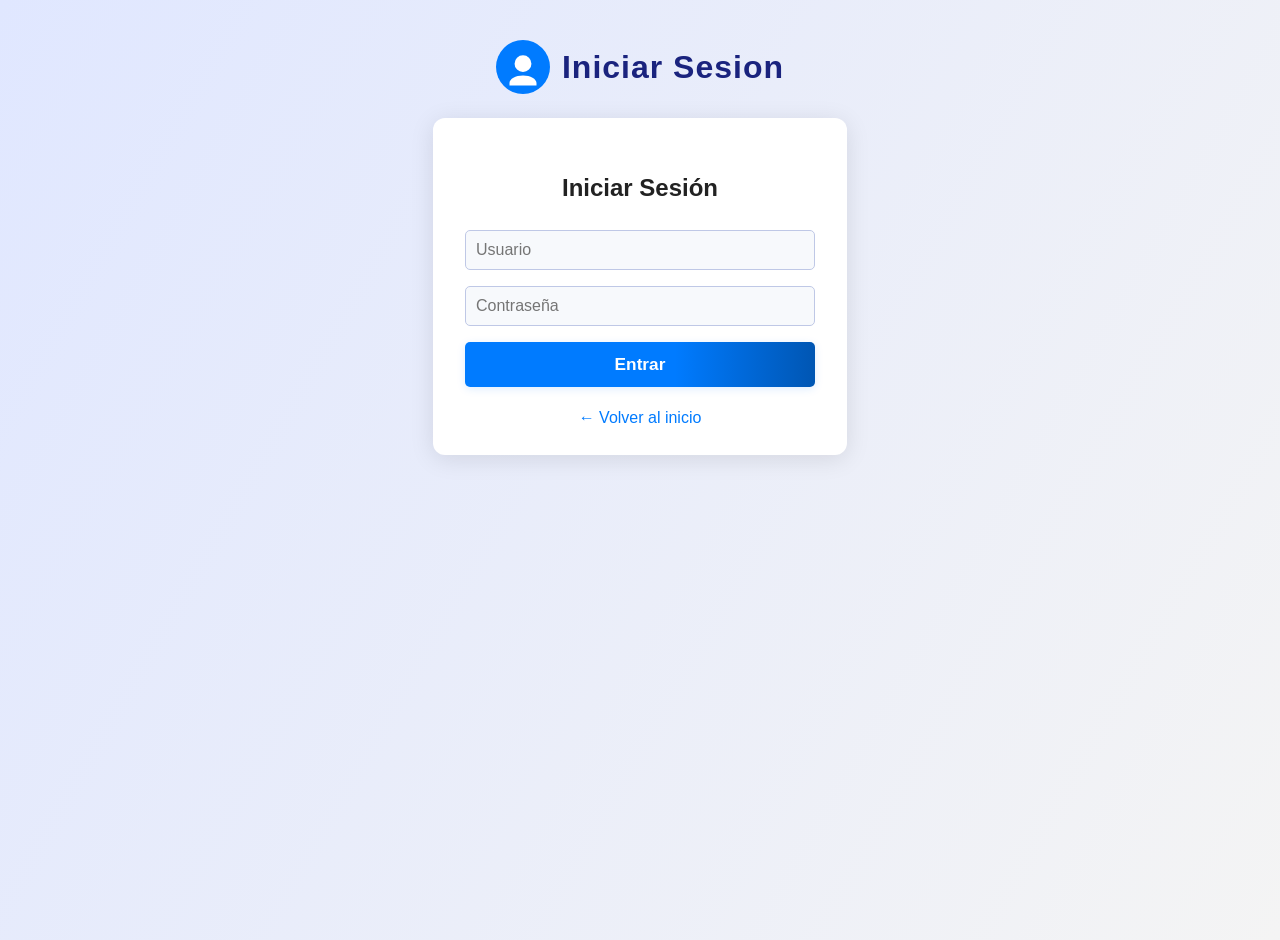
==== src/iniciodesession.html @ ddea337f "tercer avance codigo claro, base de datos, subir video, login y logout, con un /register oculto para" ====
<!DOCTYPE html>
<html lang="es">
<head>
    <meta charset="UTF-8">
    <title>Iniciar Sesión</title>
    <style>
        body {
            font-family: 'Segoe UI', Arial, sans-serif;
            background: linear-gradient(120deg, #e0e7ff 0%, #f4f4f4 100%);
            margin: 0;
            min-height: 100vh;
        }
        .logo {
            display: flex;
            align-items: center;
            justify-content: center;
            margin: 40px 0 24px 0;
        }
        .logo-img {
            width: 54px;
            height: 54px;
            margin-right: 12px;
        }
        .logo-text {
            font-size: 2em;
            font-weight: bold;
            color: #1a237e;
            letter-spacing: 1px;
        }
        .login-container {
            max-width: 350px;
            margin: 0 auto;
            background: #fff;
            border-radius: 12px;
            box-shadow: 0 4px 24px rgba(0,0,0,0.10);
            padding: 36px 32px 28px 32px;
        }
        h2 {
            text-align: center;
            color: #222;
            margin-bottom: 28px;
        }
        form {
            display: flex;
            flex-direction: column;
            gap: 16px;
        }
        input[type="text"], input[type="password"] {
            padding: 10px;
            border: 1px solid #bfc8e6;
            border-radius: 5px;
            font-size: 1em;
            background: #f7f9fc;
            transition: border 0.2s;
        }
        input:focus {
            border: 1.5px solid #007bff;
            outline: none;
        }
        button {
            padding: 12px;
            background: linear-gradient(90deg, #007bff 60%, #0056b3 100%);
            color: #fff;
            border: none;
            border-radius: 5px;
            font-size: 1.08em;
            font-weight: bold;
            cursor: pointer;
            box-shadow: 0 2px 8px #007bff22;
            transition: background 0.2s, box-shadow 0.2s;
        }
        button:hover {
            background: linear-gradient(90deg, #0056b3 60%, #007bff 100%);
            box-shadow: 0 4px 16px #007bff33;
        }
        .back-link {
            display: block;
            margin: 22px auto 0 auto;
            text-align: center;
            color: #007bff;
            text-decoration: none;
            font-size: 1em;
            font-weight: 500;
            transition: color 0.2s;
        }
        .back-link:hover {
            color: #0056b3;
            text-decoration: underline;
        }
    </style>
</head>
<body>
    <div class="logo">
        <!-- Puedes cambiar el SVG por tu propio logo o imagen -->
        <svg class="logo-img" viewBox="0 0 64 64" fill="none">
            <circle cx="32" cy="32" r="32" fill="#007bff"/>
            <path d="M32 18a10 10 0 100 20 10 10 0 000-20zm0 24c-8.84 0-16 4.03-16 9v3h32v-3c0-4.97-7.16-9-16-9z" fill="#fff"/>
        </svg>
        <span class="logo-text">Iniciar Sesion</span>
    </div>
    <div class="login-container">
        <h2>Iniciar Sesión</h2>
        <form method="POST" action="/sign-in">
            <input type="text" name="usuario" placeholder="Usuario" required>
            <input type="password" name="password" placeholder="Contraseña" required>
            <button type="submit">Entrar</button>
        </form>
        <a class="back-link" href="/galeriaVideos">← Volver al inicio</a>
    </div>
</body>
</html>
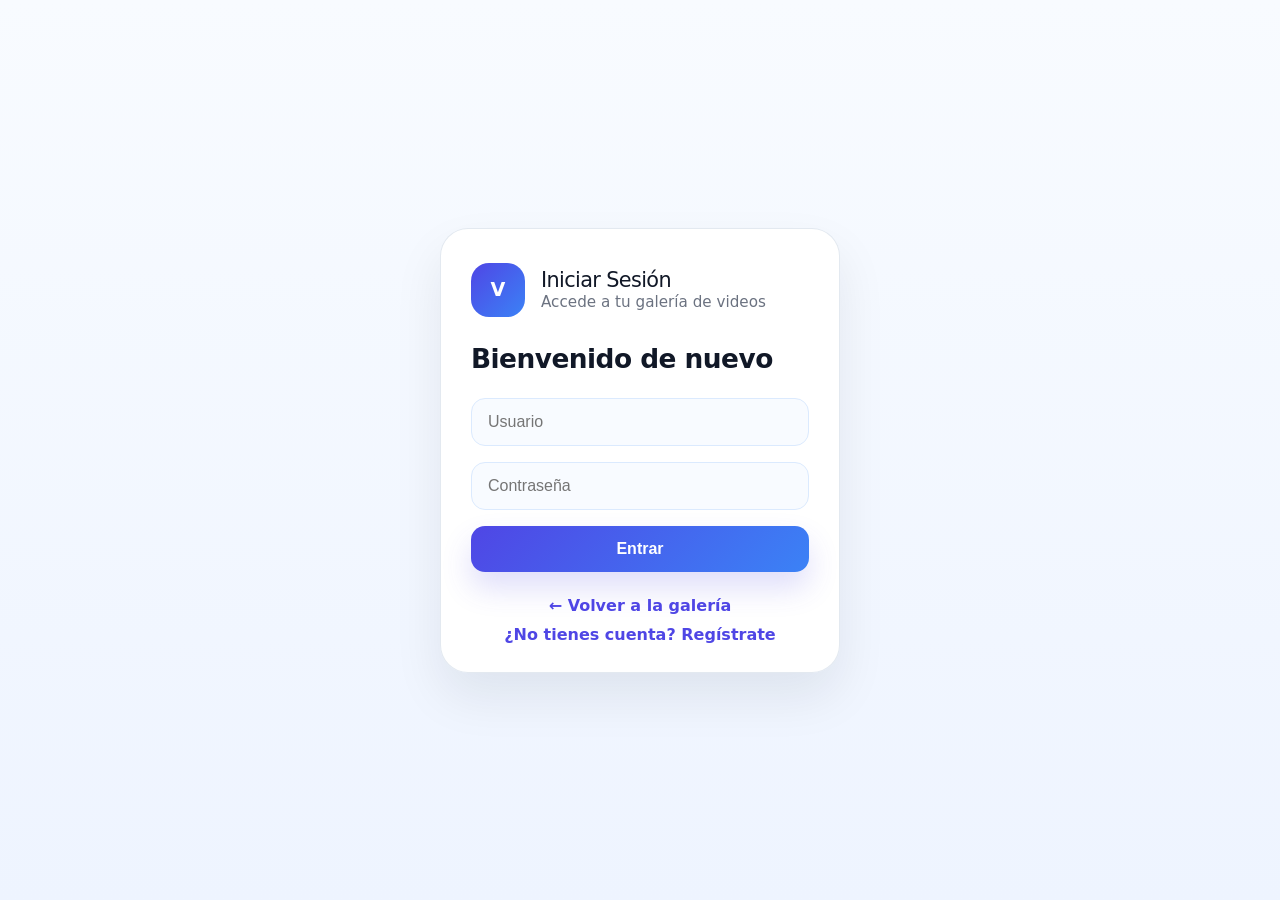
==== commit fb45d68c: "New New implementation. New frontend Routes actualized Encriptation password" ====
--- a/src/iniciodesession.html
+++ b/src/iniciodesession.html
@@ -1,111 +1,160 @@
-<!DOCTYPE html>
+﻿<!DOCTYPE html>
 <html lang="es">
 <head>
     <meta charset="UTF-8">
     <title>Iniciar Sesión</title>
+    <meta name="viewport" content="width=device-width, initial-scale=1">
     <style>
+        :root {
+            --bg: #eef4ff;
+            --surface: #ffffff;
+            --accent: #4f46e5;
+            --accent-soft: #eef2ff;
+            --text: #111827;
+            --muted: #6b7280;
+            --border: #dbeafe;
+        }
+
+        * {
+            box-sizing: border-box;
+        }
+
         body {
-            font-family: 'Segoe UI', Arial, sans-serif;
-            background: linear-gradient(120deg, #e0e7ff 0%, #f4f4f4 100%);
             margin: 0;
             min-height: 100vh;
+            font-family: 'Inter', system-ui, sans-serif;
+            background: linear-gradient(180deg, #f8fbff 0%, #eef4ff 100%);
+            color: var(--text);
+            display: grid;
+            place-items: center;
+            padding: 24px;
         }
-        .logo {
+
+        .auth-card {
+            width: min(100%, 400px);
+            background: rgba(255, 255, 255, 0.96);
+            border: 1px solid rgba(226, 232, 240, 0.95);
+            border-radius: 28px;
+            padding: 34px 30px 28px;
+            box-shadow: 0 24px 50px rgba(15, 23, 42, 0.08);
+        }
+
+        .brand {
             display: flex;
             align-items: center;
-            justify-content: center;
-            margin: 40px 0 24px 0;
+            gap: 16px;
+            margin-bottom: 26px;
         }
-        .logo-img {
+
+        .brand-mark {
             width: 54px;
             height: 54px;
-            margin-right: 12px;
+            border-radius: 18px;
+            display: grid;
+            place-items: center;
+            background: linear-gradient(135deg, var(--accent), #3b82f6);
+            color: white;
+            font-weight: 800;
+            font-size: 1.2rem;
         }
-        .logo-text {
-            font-size: 2em;
-            font-weight: bold;
-            color: #1a237e;
-            letter-spacing: 1px;
+
+        .brand-title {
+            margin: 0;
+            font-size: 1.3rem;
+            letter-spacing: -0.03em;
         }
-        .login-container {
-            max-width: 350px;
-            margin: 0 auto;
-            background: #fff;
-            border-radius: 12px;
-            box-shadow: 0 4px 24px rgba(0,0,0,0.10);
-            padding: 36px 32px 28px 32px;
+
+        .brand-subtitle {
+            margin: 4px 0 0;
+            color: var(--muted);
+            font-size: 0.95rem;
         }
+
         h2 {
-            text-align: center;
-            color: #222;
-            margin-bottom: 28px;
+            margin: 0 0 24px;
+            font-size: 1.65rem;
+            letter-spacing: -0.02em;
         }
+
         form {
-            display: flex;
-            flex-direction: column;
+            display: grid;
             gap: 16px;
         }
-        input[type="text"], input[type="password"] {
-            padding: 10px;
-            border: 1px solid #bfc8e6;
-            border-radius: 5px;
-            font-size: 1em;
-            background: #f7f9fc;
-            transition: border 0.2s;
+
+        input {
+            width: 100%;
+            padding: 14px 16px;
+            border: 1px solid var(--border);
+            border-radius: 14px;
+            background: #f8fbff;
+            color: var(--text);
+            font-size: 1rem;
+            transition: border-color 150ms ease, box-shadow 150ms ease;
         }
+
         input:focus {
-            border: 1.5px solid #007bff;
             outline: none;
+            border-color: var(--accent);
+            box-shadow: 0 0 0 4px rgba(79, 70, 229, 0.12);
         }
+
         button {
-            padding: 12px;
-            background: linear-gradient(90deg, #007bff 60%, #0056b3 100%);
-            color: #fff;
+            width: 100%;
+            padding: 14px 18px;
             border: none;
-            border-radius: 5px;
-            font-size: 1.08em;
-            font-weight: bold;
+            border-radius: 14px;
+            background: linear-gradient(135deg, var(--accent), #3b82f6);
+            color: white;
+            font-size: 1rem;
+            font-weight: 700;
             cursor: pointer;
-            box-shadow: 0 2px 8px #007bff22;
-            transition: background 0.2s, box-shadow 0.2s;
+            box-shadow: 0 16px 30px rgba(79, 70, 229, 0.18);
+            transition: transform 150ms ease, box-shadow 150ms ease;
         }
+
         button:hover {
-            background: linear-gradient(90deg, #0056b3 60%, #007bff 100%);
-            box-shadow: 0 4px 16px #007bff33;
+            transform: translateY(-1px);
         }
-        .back-link {
-            display: block;
-            margin: 22px auto 0 auto;
+
+        .link-group {
+            display: grid;
+            gap: 10px;
+            margin-top: 24px;
+        }
+
+        .nav-link {
+            color: var(--accent);
+            text-decoration: none;
             text-align: center;
-            color: #007bff;
-            text-decoration: none;
-            font-size: 1em;
-            font-weight: 500;
-            transition: color 0.2s;
+            font-weight: 600;
         }
-        .back-link:hover {
-            color: #0056b3;
-            text-decoration: underline;
+
+        .nav-link:hover {
+            color: #1d4ed8;
         }
     </style>
 </head>
 <body>
-    <div class="logo">
-        <!-- Puedes cambiar el SVG por tu propio logo o imagen -->
-        <svg class="logo-img" viewBox="0 0 64 64" fill="none">
-            <circle cx="32" cy="32" r="32" fill="#007bff"/>
-            <path d="M32 18a10 10 0 100 20 10 10 0 000-20zm0 24c-8.84 0-16 4.03-16 9v3h32v-3c0-4.97-7.16-9-16-9z" fill="#fff"/>
-        </svg>
-        <span class="logo-text">Iniciar Sesion</span>
-    </div>
-    <div class="login-container">
-        <h2>Iniciar Sesión</h2>
+    <div class="auth-card">
+        <div class="brand">
+            <div class="brand-mark">V</div>
+            <div>
+                <p class="brand-title">Iniciar Sesión</p>
+                <span class="brand-subtitle">Accede a tu galería de videos</span>
+            </div>
+        </div>
+
+        <h2>Bienvenido de nuevo</h2>
         <form method="POST" action="/sign-in">
             <input type="text" name="usuario" placeholder="Usuario" required>
             <input type="password" name="password" placeholder="Contraseña" required>
             <button type="submit">Entrar</button>
         </form>
-        <a class="back-link" href="/galeriaVideos">← Volver al inicio</a>
+
+        <div class="link-group">
+            <a class="nav-link" href="/galeriaVideos">← Volver a la galería</a>
+            <a class="nav-link" href="/register">¿No tienes cuenta? Regístrate</a>
+        </div>
     </div>
 </body>
-</html>+</html>
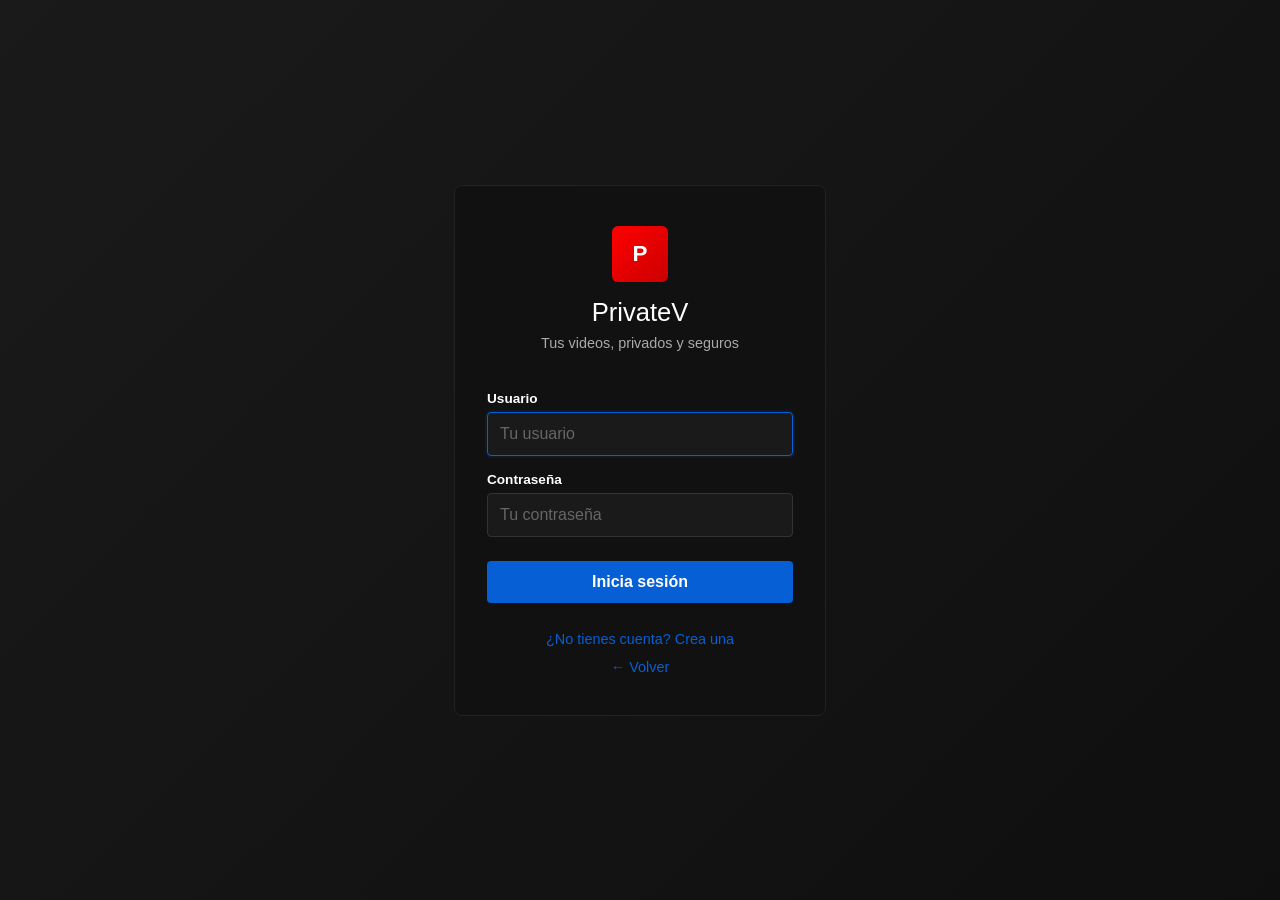
==== commit 3e9a112a: "beta final todo funcional y general" ====
--- a/src/iniciodesession.html
+++ b/src/iniciodesession.html
@@ -1,160 +1,186 @@
-﻿<!DOCTYPE html>
+<!DOCTYPE html>
 <html lang="es">
 <head>
     <meta charset="UTF-8">
-    <title>Iniciar Sesión</title>
+    <title>Iniciar sesión - PrivateV</title>
     <meta name="viewport" content="width=device-width, initial-scale=1">
     <style>
-        :root {
-            --bg: #eef4ff;
-            --surface: #ffffff;
-            --accent: #4f46e5;
-            --accent-soft: #eef2ff;
-            --text: #111827;
-            --muted: #6b7280;
-            --border: #dbeafe;
-        }
-
         * {
             box-sizing: border-box;
         }
 
         body {
             margin: 0;
+            padding: 0;
+            font-family: -apple-system, BlinkMacSystemFont, 'Segoe UI', Roboto, 'Helvetica Neue', Arial, sans-serif;
+            background: linear-gradient(135deg, #1a1a1a 0%, #0f0f0f 100%);
+            color: #fff;
+            display: flex;
+            align-items: center;
+            justify-content: center;
             min-height: 100vh;
-            font-family: 'Inter', system-ui, sans-serif;
-            background: linear-gradient(180deg, #f8fbff 0%, #eef4ff 100%);
-            color: var(--text);
-            display: grid;
-            place-items: center;
+        }
+
+        .auth-container {
+            width: 100%;
+            max-width: 420px;
             padding: 24px;
         }
 
         .auth-card {
-            width: min(100%, 400px);
-            background: rgba(255, 255, 255, 0.96);
-            border: 1px solid rgba(226, 232, 240, 0.95);
-            border-radius: 28px;
-            padding: 34px 30px 28px;
-            box-shadow: 0 24px 50px rgba(15, 23, 42, 0.08);
+            background: #111;
+            border: 1px solid #222;
+            border-radius: 8px;
+            padding: 40px 32px;
         }
 
-        .brand {
-            display: flex;
-            align-items: center;
-            gap: 16px;
-            margin-bottom: 26px;
+        .brand-section {
+            text-align: center;
+            margin-bottom: 40px;
         }
 
-        .brand-mark {
-            width: 54px;
-            height: 54px;
-            border-radius: 18px;
+        .logo-icon {
+            width: 56px;
+            height: 56px;
+            background: linear-gradient(135deg, #ff0000, #cc0000);
+            border-radius: 6px;
             display: grid;
             place-items: center;
-            background: linear-gradient(135deg, var(--accent), #3b82f6);
-            color: white;
             font-weight: 800;
-            font-size: 1.2rem;
+            font-size: 1.4rem;
+            margin: 0 auto 16px;
         }
 
-        .brand-title {
-            margin: 0;
-            font-size: 1.3rem;
-            letter-spacing: -0.03em;
+        .brand-section h1 {
+            margin: 0 0 8px 0;
+            font-size: 1.6rem;
+            font-weight: 500;
         }
 
-        .brand-subtitle {
-            margin: 4px 0 0;
-            color: var(--muted);
-            font-size: 0.95rem;
+        .brand-section p {
+            margin: 0;
+            color: #aaa;
+            font-size: 0.9rem;
         }
 
-        h2 {
-            margin: 0 0 24px;
-            font-size: 1.65rem;
-            letter-spacing: -0.02em;
+        .auth-form {
+            display: flex;
+            flex-direction: column;
+            gap: 16px;
+            margin-top: 32px;
         }
 
-        form {
-            display: grid;
-            gap: 16px;
+        .form-group {
+            display: flex;
+            flex-direction: column;
+            gap: 6px;
         }
 
-        input {
-            width: 100%;
-            padding: 14px 16px;
-            border: 1px solid var(--border);
-            border-radius: 14px;
-            background: #f8fbff;
-            color: var(--text);
-            font-size: 1rem;
-            transition: border-color 150ms ease, box-shadow 150ms ease;
+        .form-group label {
+            font-size: 0.85rem;
+            font-weight: 600;
+            color: #fff;
         }
 
-        input:focus {
-            outline: none;
-            border-color: var(--accent);
-            box-shadow: 0 0 0 4px rgba(79, 70, 229, 0.12);
+        .form-group input {
+            padding: 12px;
+            background: #1a1a1a;
+            border: 1px solid #333;
+            border-radius: 4px;
+            color: #fff;
+            font-size: 1rem;
+            transition: all 200ms ease;
         }
 
-        button {
-            width: 100%;
-            padding: 14px 18px;
-            border: none;
-            border-radius: 14px;
-            background: linear-gradient(135deg, var(--accent), #3b82f6);
-            color: white;
-            font-size: 1rem;
-            font-weight: 700;
-            cursor: pointer;
-            box-shadow: 0 16px 30px rgba(79, 70, 229, 0.18);
-            transition: transform 150ms ease, box-shadow 150ms ease;
+        .form-group input:focus {
+            outline: none;
+            border-color: #065fd4;
+            background: #1a1a1a;
+            box-shadow: 0 0 0 2px rgba(6, 95, 212, 0.1);
         }
 
-        button:hover {
-            transform: translateY(-1px);
+        .form-group input::placeholder {
+            color: #666;
         }
 
-        .link-group {
-            display: grid;
-            gap: 10px;
-            margin-top: 24px;
+        .submit-btn {
+            padding: 12px;
+            background: #065fd4;
+            color: white;
+            border: none;
+            border-radius: 4px;
+            font-size: 1rem;
+            font-weight: 600;
+            cursor: pointer;
+            transition: all 200ms ease;
+            margin-top: 8px;
         }
 
-        .nav-link {
-            color: var(--accent);
-            text-decoration: none;
-            text-align: center;
-            font-weight: 600;
+        .submit-btn:hover {
+            background: #0d47a1;
+            transform: translateY(-2px);
         }
 
-        .nav-link:hover {
-            color: #1d4ed8;
+        .auth-links {
+            display: flex;
+            flex-direction: column;
+            gap: 12px;
+            margin-top: 28px;
+            text-align: center;
+        }
+
+        .auth-link {
+            color: #065fd4;
+            text-decoration: none;
+            font-size: 0.9rem;
+            transition: color 200ms ease;
+        }
+
+        .auth-link:hover {
+            color: #0d47a1;
+        }
+
+        @media (max-width: 600px) {
+            .auth-container {
+                padding: 16px;
+            }
+
+            .auth-card {
+                padding: 28px 20px;
+            }
+
+            .brand-section h1 {
+                font-size: 1.4rem;
+            }
         }
     </style>
 </head>
 <body>
-    <div class="auth-card">
-        <div class="brand">
-            <div class="brand-mark">V</div>
-            <div>
-                <p class="brand-title">Iniciar Sesión</p>
-                <span class="brand-subtitle">Accede a tu galería de videos</span>
+    <div class="auth-container">
+        <div class="auth-card">
+            <div class="brand-section">
+                <div class="logo-icon">P</div>
+                <h1>PrivateV</h1>
+                <p>Tus videos, privados y seguros</p>
             </div>
-        </div>
 
-        <h2>Bienvenido de nuevo</h2>
-        <form method="POST" action="/sign-in">
-            <input type="text" name="usuario" placeholder="Usuario" required>
-            <input type="password" name="password" placeholder="Contraseña" required>
-            <button type="submit">Entrar</button>
-        </form>
+            <form class="auth-form" method="POST" action="/sign-in">
+                <div class="form-group">
+                    <label for="usuario">Usuario</label>
+                    <input type="text" id="usuario" name="usuario" placeholder="Tu usuario" required autofocus>
+                </div>
+                <div class="form-group">
+                    <label for="password">Contraseña</label>
+                    <input type="password" id="password" name="password" placeholder="Tu contraseña" required>
+                </div>
+                <button type="submit" class="submit-btn">Inicia sesión</button>
+            </form>
 
-        <div class="link-group">
-            <a class="nav-link" href="/galeriaVideos">← Volver a la galería</a>
-            <a class="nav-link" href="/register">¿No tienes cuenta? Regístrate</a>
+            <div class="auth-links">
+                <a href="/register" class="auth-link">¿No tienes cuenta? Crea una</a>
+                <a href="/galeriaVideos" class="auth-link">← Volver</a>
+            </div>
         </div>
     </div>
 </body>
-</html>
+</html>
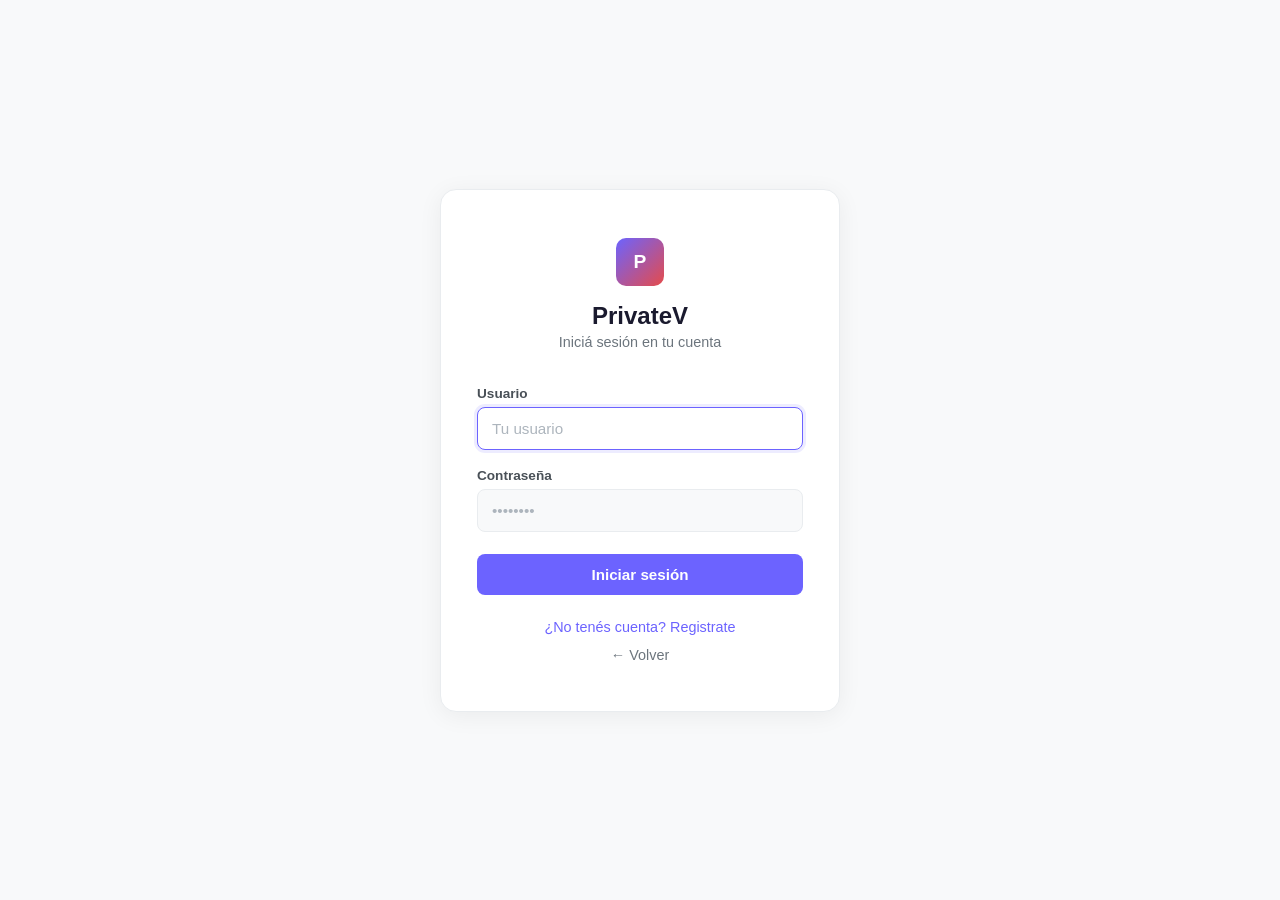
==== commit b2e3dfeb: "change" ====
--- a/src/iniciodesession.html
+++ b/src/iniciodesession.html
@@ -5,181 +5,104 @@
     <title>Iniciar sesión - PrivateV</title>
     <meta name="viewport" content="width=device-width, initial-scale=1">
     <style>
-        * {
-            box-sizing: border-box;
-        }
-
+        * { box-sizing: border-box; margin: 0; padding: 0; }
         body {
-            margin: 0;
-            padding: 0;
-            font-family: -apple-system, BlinkMacSystemFont, 'Segoe UI', Roboto, 'Helvetica Neue', Arial, sans-serif;
-            background: linear-gradient(135deg, #1a1a1a 0%, #0f0f0f 100%);
-            color: #fff;
+            font-family: -apple-system, BlinkMacSystemFont, 'Inter', 'Segoe UI', sans-serif;
+            background: #f8f9fa;
+            color: #1a1a2e;
             display: flex;
             align-items: center;
             justify-content: center;
             min-height: 100vh;
-        }
-
-        .auth-container {
-            width: 100%;
-            max-width: 420px;
             padding: 24px;
         }
-
         .auth-card {
-            background: #111;
-            border: 1px solid #222;
-            border-radius: 8px;
-            padding: 40px 32px;
+            width: 100%;
+            max-width: 400px;
+            background: #fff;
+            border-radius: 16px;
+            padding: 48px 36px;
+            box-shadow: 0 4px 24px rgba(0,0,0,0.06);
+            border: 1px solid #e9ecef;
         }
-
-        .brand-section {
-            text-align: center;
-            margin-bottom: 40px;
-        }
-
+        .brand-section { text-align: center; margin-bottom: 36px; }
         .logo-icon {
-            width: 56px;
-            height: 56px;
-            background: linear-gradient(135deg, #ff0000, #cc0000);
-            border-radius: 6px;
+            width: 48px;
+            height: 48px;
+            background: linear-gradient(135deg, #6c63ff, #e54b4b);
+            border-radius: 10px;
             display: grid;
             place-items: center;
             font-weight: 800;
-            font-size: 1.4rem;
+            font-size: 1.2rem;
+            color: #fff;
             margin: 0 auto 16px;
         }
-
-        .brand-section h1 {
-            margin: 0 0 8px 0;
-            font-size: 1.6rem;
-            font-weight: 500;
+        .brand-section h1 { font-size: 1.5rem; font-weight: 700; margin-bottom: 4px; }
+        .brand-section p { color: #6c757d; font-size: 0.9rem; }
+        .auth-form { display: flex; flex-direction: column; gap: 18px; }
+        .form-group { display: flex; flex-direction: column; gap: 6px; }
+        .form-group label { font-size: 0.85rem; font-weight: 600; color: #495057; }
+        .form-group input {
+            padding: 12px 14px;
+            background: #f8f9fa;
+            border: 1px solid #e9ecef;
+            border-radius: 8px;
+            color: #1a1a2e;
+            font-size: 0.95rem;
+            transition: all 200ms ease;
+            font-family: inherit;
         }
-
-        .brand-section p {
-            margin: 0;
-            color: #aaa;
-            font-size: 0.9rem;
-        }
-
-        .auth-form {
-            display: flex;
-            flex-direction: column;
-            gap: 16px;
-            margin-top: 32px;
-        }
-
-        .form-group {
-            display: flex;
-            flex-direction: column;
-            gap: 6px;
-        }
-
-        .form-group label {
-            font-size: 0.85rem;
-            font-weight: 600;
-            color: #fff;
-        }
-
-        .form-group input {
-            padding: 12px;
-            background: #1a1a1a;
-            border: 1px solid #333;
-            border-radius: 4px;
-            color: #fff;
-            font-size: 1rem;
-            transition: all 200ms ease;
-        }
-
         .form-group input:focus {
             outline: none;
-            border-color: #065fd4;
-            background: #1a1a1a;
-            box-shadow: 0 0 0 2px rgba(6, 95, 212, 0.1);
+            border-color: #6c63ff;
+            box-shadow: 0 0 0 3px rgba(108,99,255,0.12);
+            background: #fff;
         }
-
-        .form-group input::placeholder {
-            color: #666;
-        }
-
+        .form-group input::placeholder { color: #adb5bd; }
         .submit-btn {
             padding: 12px;
-            background: #065fd4;
-            color: white;
+            background: #6c63ff;
+            color: #fff;
             border: none;
-            border-radius: 4px;
-            font-size: 1rem;
+            border-radius: 8px;
+            font-size: 0.95rem;
             font-weight: 600;
             cursor: pointer;
             transition: all 200ms ease;
-            margin-top: 8px;
+            margin-top: 4px;
+            font-family: inherit;
         }
-
-        .submit-btn:hover {
-            background: #0d47a1;
-            transform: translateY(-2px);
-        }
-
-        .auth-links {
-            display: flex;
-            flex-direction: column;
-            gap: 12px;
-            margin-top: 28px;
-            text-align: center;
-        }
-
-        .auth-link {
-            color: #065fd4;
-            text-decoration: none;
-            font-size: 0.9rem;
-            transition: color 200ms ease;
-        }
-
-        .auth-link:hover {
-            color: #0d47a1;
-        }
-
-        @media (max-width: 600px) {
-            .auth-container {
-                padding: 16px;
-            }
-
-            .auth-card {
-                padding: 28px 20px;
-            }
-
-            .brand-section h1 {
-                font-size: 1.4rem;
-            }
+        .submit-btn:hover { background: #5b52e0; transform: translateY(-1px); box-shadow: 0 4px 12px rgba(108,99,255,0.3); }
+        .auth-links { display: flex; flex-direction: column; gap: 12px; margin-top: 24px; text-align: center; }
+        .auth-link { color: #6c63ff; text-decoration: none; font-size: 0.9rem; font-weight: 500; transition: color 200ms ease; }
+        .auth-link:hover { color: #5b52e0; }
+        @media (max-width: 480px) {
+            .auth-card { padding: 36px 24px; }
         }
     </style>
 </head>
 <body>
-    <div class="auth-container">
-        <div class="auth-card">
-            <div class="brand-section">
-                <div class="logo-icon">P</div>
-                <h1>PrivateV</h1>
-                <p>Tus videos, privados y seguros</p>
+    <div class="auth-card">
+        <div class="brand-section">
+            <div class="logo-icon">P</div>
+            <h1>PrivateV</h1>
+            <p>Iniciá sesión en tu cuenta</p>
+        </div>
+        <form class="auth-form" method="POST" action="/sign-in">
+            <div class="form-group">
+                <label for="usuario">Usuario</label>
+                <input type="text" id="usuario" name="usuario" placeholder="Tu usuario" required autofocus>
             </div>
-
-            <form class="auth-form" method="POST" action="/sign-in">
-                <div class="form-group">
-                    <label for="usuario">Usuario</label>
-                    <input type="text" id="usuario" name="usuario" placeholder="Tu usuario" required autofocus>
-                </div>
-                <div class="form-group">
-                    <label for="password">Contraseña</label>
-                    <input type="password" id="password" name="password" placeholder="Tu contraseña" required>
-                </div>
-                <button type="submit" class="submit-btn">Inicia sesión</button>
-            </form>
-
-            <div class="auth-links">
-                <a href="/register" class="auth-link">¿No tienes cuenta? Crea una</a>
-                <a href="/galeriaVideos" class="auth-link">← Volver</a>
+            <div class="form-group">
+                <label for="password">Contraseña</label>
+                <input type="password" id="password" name="password" placeholder="••••••••" required>
             </div>
+            <button type="submit" class="submit-btn">Iniciar sesión</button>
+        </form>
+        <div class="auth-links">
+            <a href="/register" class="auth-link">¿No tenés cuenta? Registrate</a>
+            <a href="/galeriaVideos" class="auth-link" style="color:#6c757d;">← Volver</a>
         </div>
     </div>
 </body>
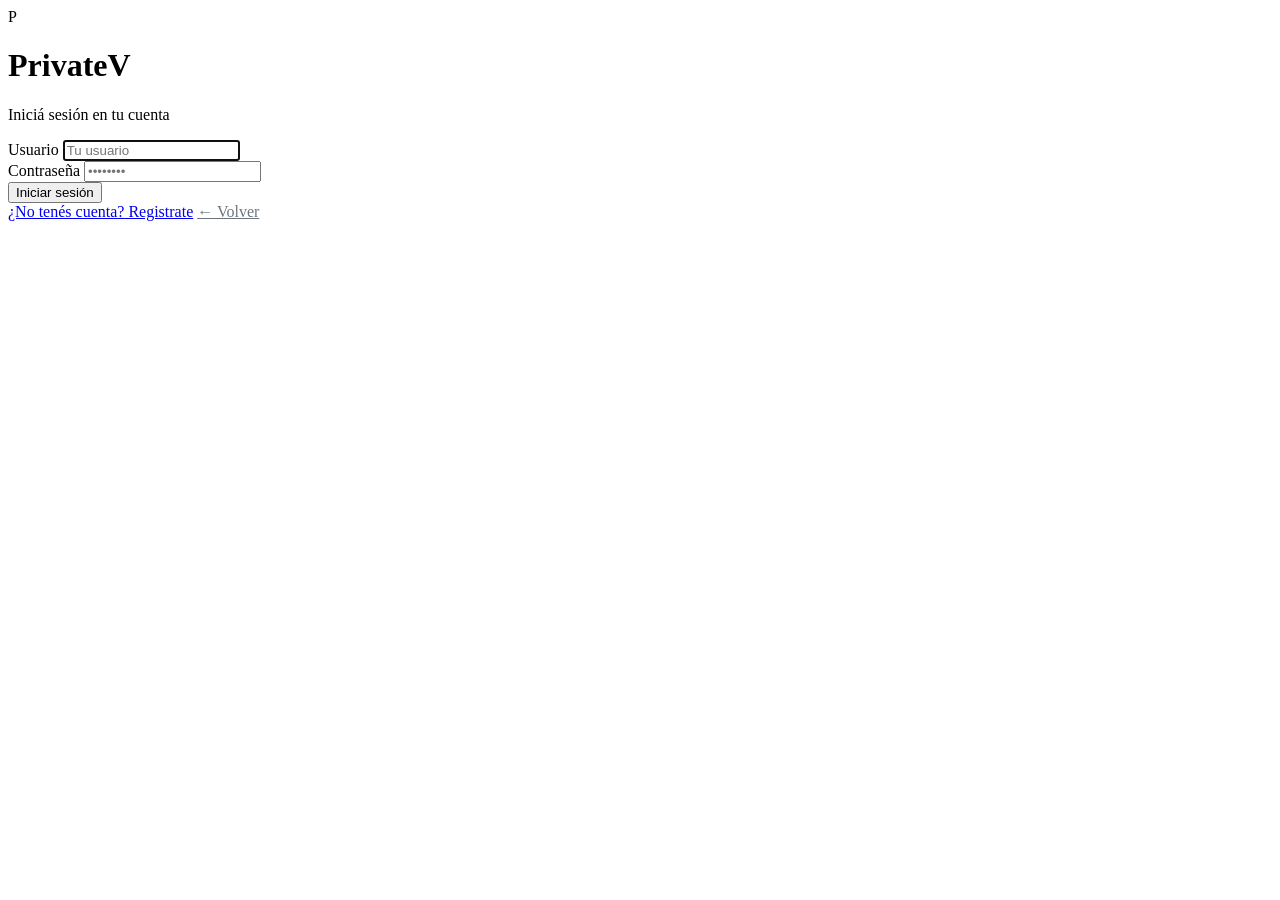
==== commit f6a433e1: "css y html por separado" ====
--- a/src/iniciodesession.html
+++ b/src/iniciodesession.html
@@ -4,88 +4,13 @@
     <meta charset="UTF-8">
     <title>Iniciar sesión - PrivateV</title>
     <meta name="viewport" content="width=device-width, initial-scale=1">
-    <style>
-        * { box-sizing: border-box; margin: 0; padding: 0; }
-        body {
-            font-family: -apple-system, BlinkMacSystemFont, 'Inter', 'Segoe UI', sans-serif;
-            background: #f8f9fa;
-            color: #1a1a2e;
-            display: flex;
-            align-items: center;
-            justify-content: center;
-            min-height: 100vh;
-            padding: 24px;
-        }
-        .auth-card {
-            width: 100%;
-            max-width: 400px;
-            background: #fff;
-            border-radius: 16px;
-            padding: 48px 36px;
-            box-shadow: 0 4px 24px rgba(0,0,0,0.06);
-            border: 1px solid #e9ecef;
-        }
-        .brand-section { text-align: center; margin-bottom: 36px; }
-        .logo-icon {
-            width: 48px;
-            height: 48px;
-            background: linear-gradient(135deg, #6c63ff, #e54b4b);
-            border-radius: 10px;
-            display: grid;
-            place-items: center;
-            font-weight: 800;
-            font-size: 1.2rem;
-            color: #fff;
-            margin: 0 auto 16px;
-        }
-        .brand-section h1 { font-size: 1.5rem; font-weight: 700; margin-bottom: 4px; }
-        .brand-section p { color: #6c757d; font-size: 0.9rem; }
-        .auth-form { display: flex; flex-direction: column; gap: 18px; }
-        .form-group { display: flex; flex-direction: column; gap: 6px; }
-        .form-group label { font-size: 0.85rem; font-weight: 600; color: #495057; }
-        .form-group input {
-            padding: 12px 14px;
-            background: #f8f9fa;
-            border: 1px solid #e9ecef;
-            border-radius: 8px;
-            color: #1a1a2e;
-            font-size: 0.95rem;
-            transition: all 200ms ease;
-            font-family: inherit;
-        }
-        .form-group input:focus {
-            outline: none;
-            border-color: #6c63ff;
-            box-shadow: 0 0 0 3px rgba(108,99,255,0.12);
-            background: #fff;
-        }
-        .form-group input::placeholder { color: #adb5bd; }
-        .submit-btn {
-            padding: 12px;
-            background: #6c63ff;
-            color: #fff;
-            border: none;
-            border-radius: 8px;
-            font-size: 0.95rem;
-            font-weight: 600;
-            cursor: pointer;
-            transition: all 200ms ease;
-            margin-top: 4px;
-            font-family: inherit;
-        }
-        .submit-btn:hover { background: #5b52e0; transform: translateY(-1px); box-shadow: 0 4px 12px rgba(108,99,255,0.3); }
-        .auth-links { display: flex; flex-direction: column; gap: 12px; margin-top: 24px; text-align: center; }
-        .auth-link { color: #6c63ff; text-decoration: none; font-size: 0.9rem; font-weight: 500; transition: color 200ms ease; }
-        .auth-link:hover { color: #5b52e0; }
-        @media (max-width: 480px) {
-            .auth-card { padding: 36px 24px; }
-        }
-    </style>
+    <link rel="stylesheet" href="/css/base.css">
+    <link rel="stylesheet" href="/css/auth.css">
 </head>
 <body>
     <div class="auth-card">
         <div class="brand-section">
-            <div class="logo-icon">P</div>
+            <div class="logo-icon" style="margin:0 auto 16px;">P</div>
             <h1>PrivateV</h1>
             <p>Iniciá sesión en tu cuenta</p>
         </div>
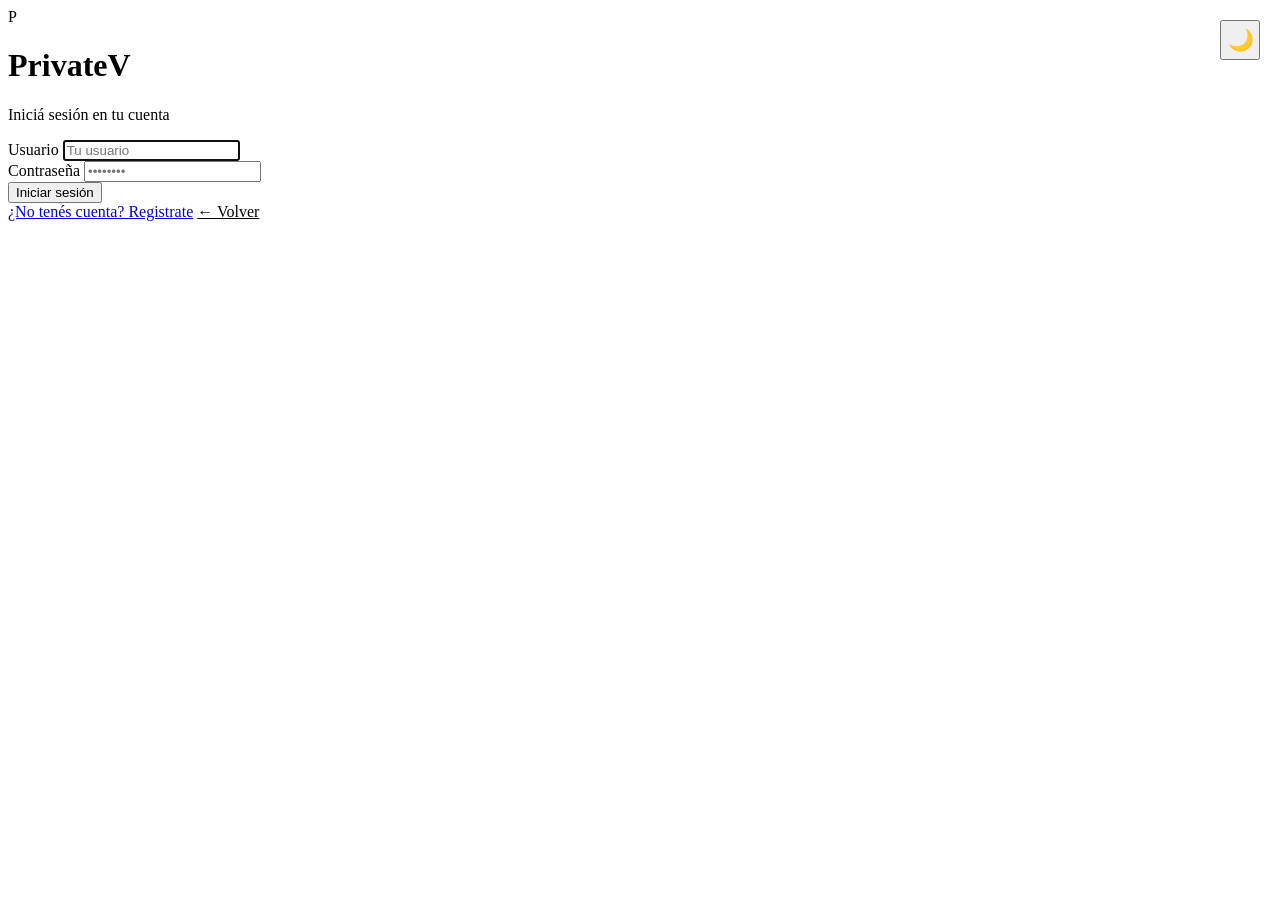
==== commit d438017b: "mas mas mas" ====
--- a/src/iniciodesession.html
+++ b/src/iniciodesession.html
@@ -8,6 +8,7 @@
     <link rel="stylesheet" href="/css/auth.css">
 </head>
 <body>
+    <button class="theme-toggle" id="themeToggle" aria-label="Cambiar tema" style="position:fixed;top:20px;right:20px;z-index:999;width:40px;height:40px;font-size:1.3rem;">🌙</button>
     <div class="auth-card">
         <div class="brand-section">
             <div class="logo-icon" style="margin:0 auto 16px;">P</div>
@@ -27,8 +28,25 @@
         </form>
         <div class="auth-links">
             <a href="/register" class="auth-link">¿No tenés cuenta? Registrate</a>
-            <a href="/galeriaVideos" class="auth-link" style="color:#6c757d;">← Volver</a>
+            <a href="/galeriaVideos" class="auth-link" style="color:var(--text-muted);">← Volver</a>
         </div>
     </div>
+    <script>
+        (function() {
+            const key = 'pv-theme';
+            const btn = document.getElementById('themeToggle');
+            function setTheme(t) {
+                document.documentElement.setAttribute('data-theme', t);
+                localStorage.setItem(key, t);
+                if (btn) btn.textContent = t === 'dark' ? '☀️' : '🌙';
+            }
+            const saved = localStorage.getItem(key) || 'light';
+            setTheme(saved);
+            if (btn) btn.addEventListener('click', () => {
+                const cur = document.documentElement.getAttribute('data-theme');
+                setTheme(cur === 'dark' ? 'light' : 'dark');
+            });
+        })();
+    </script>
 </body>
 </html>
